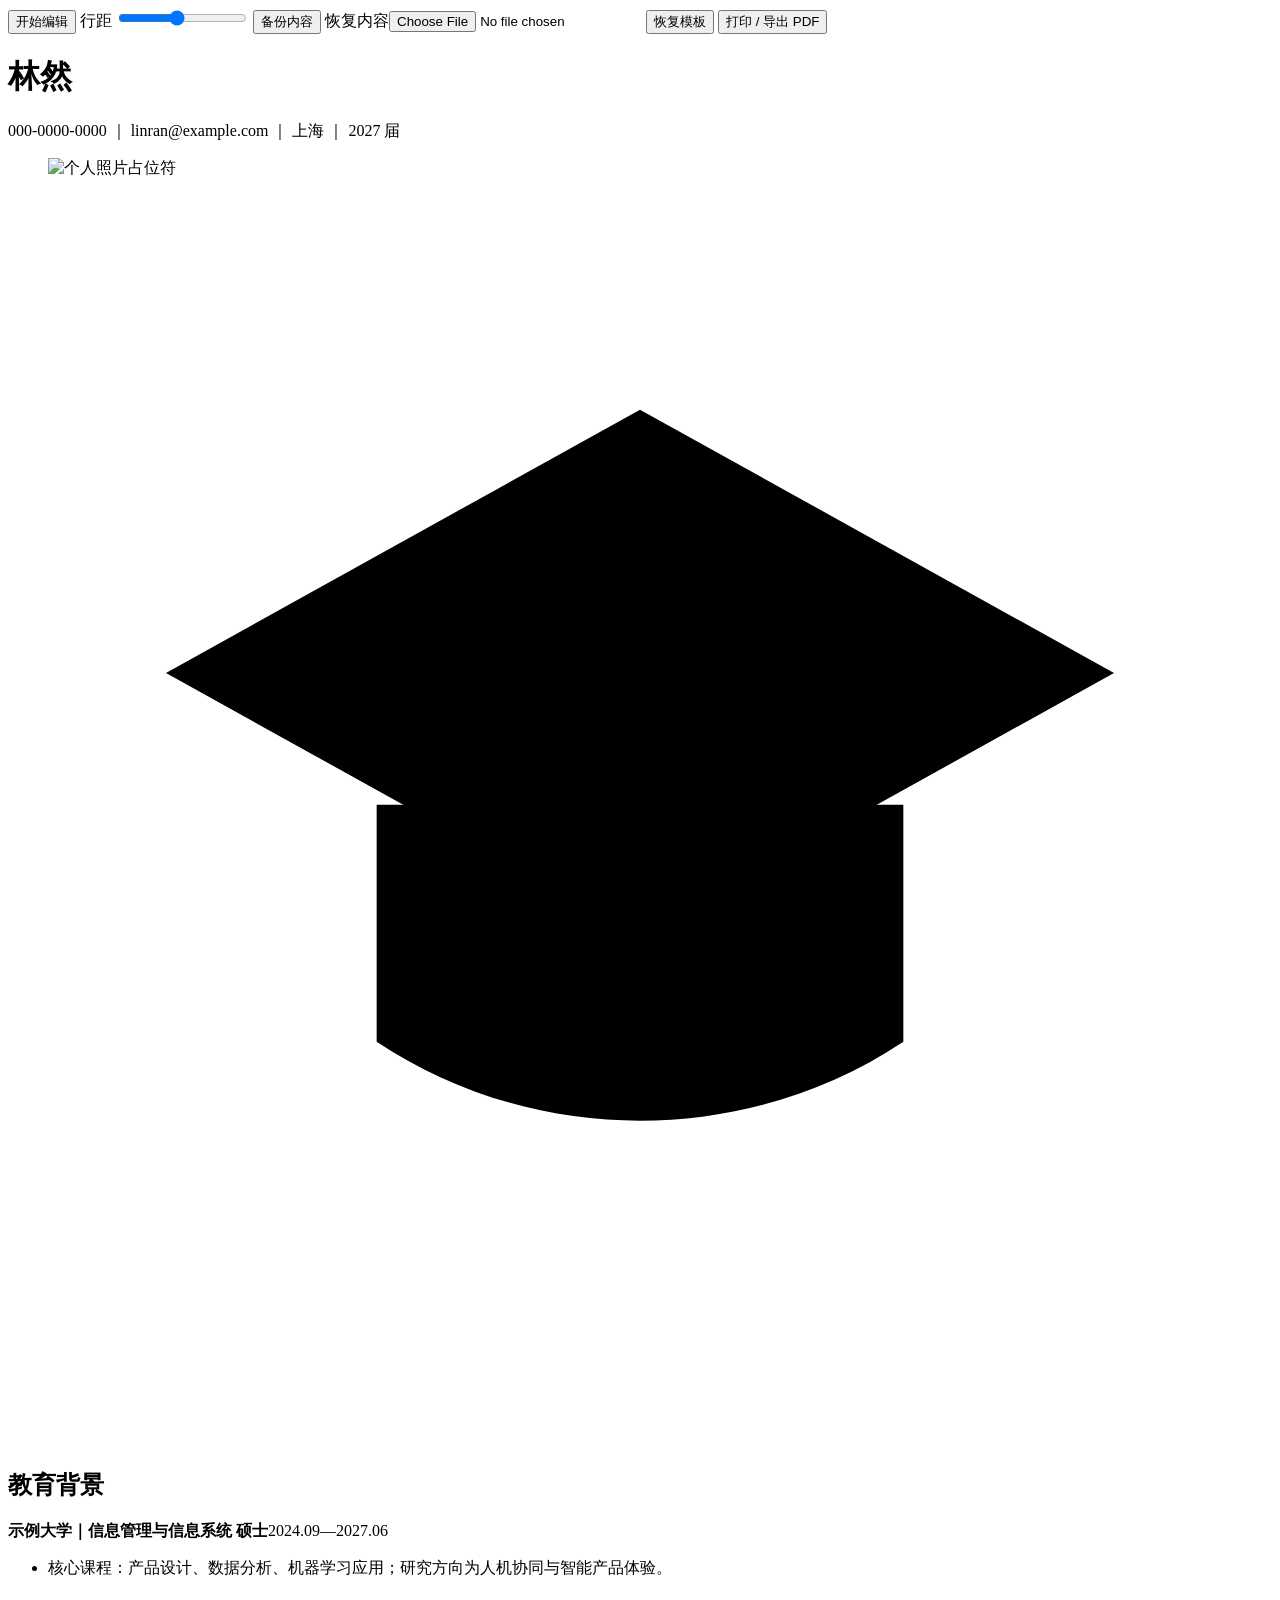
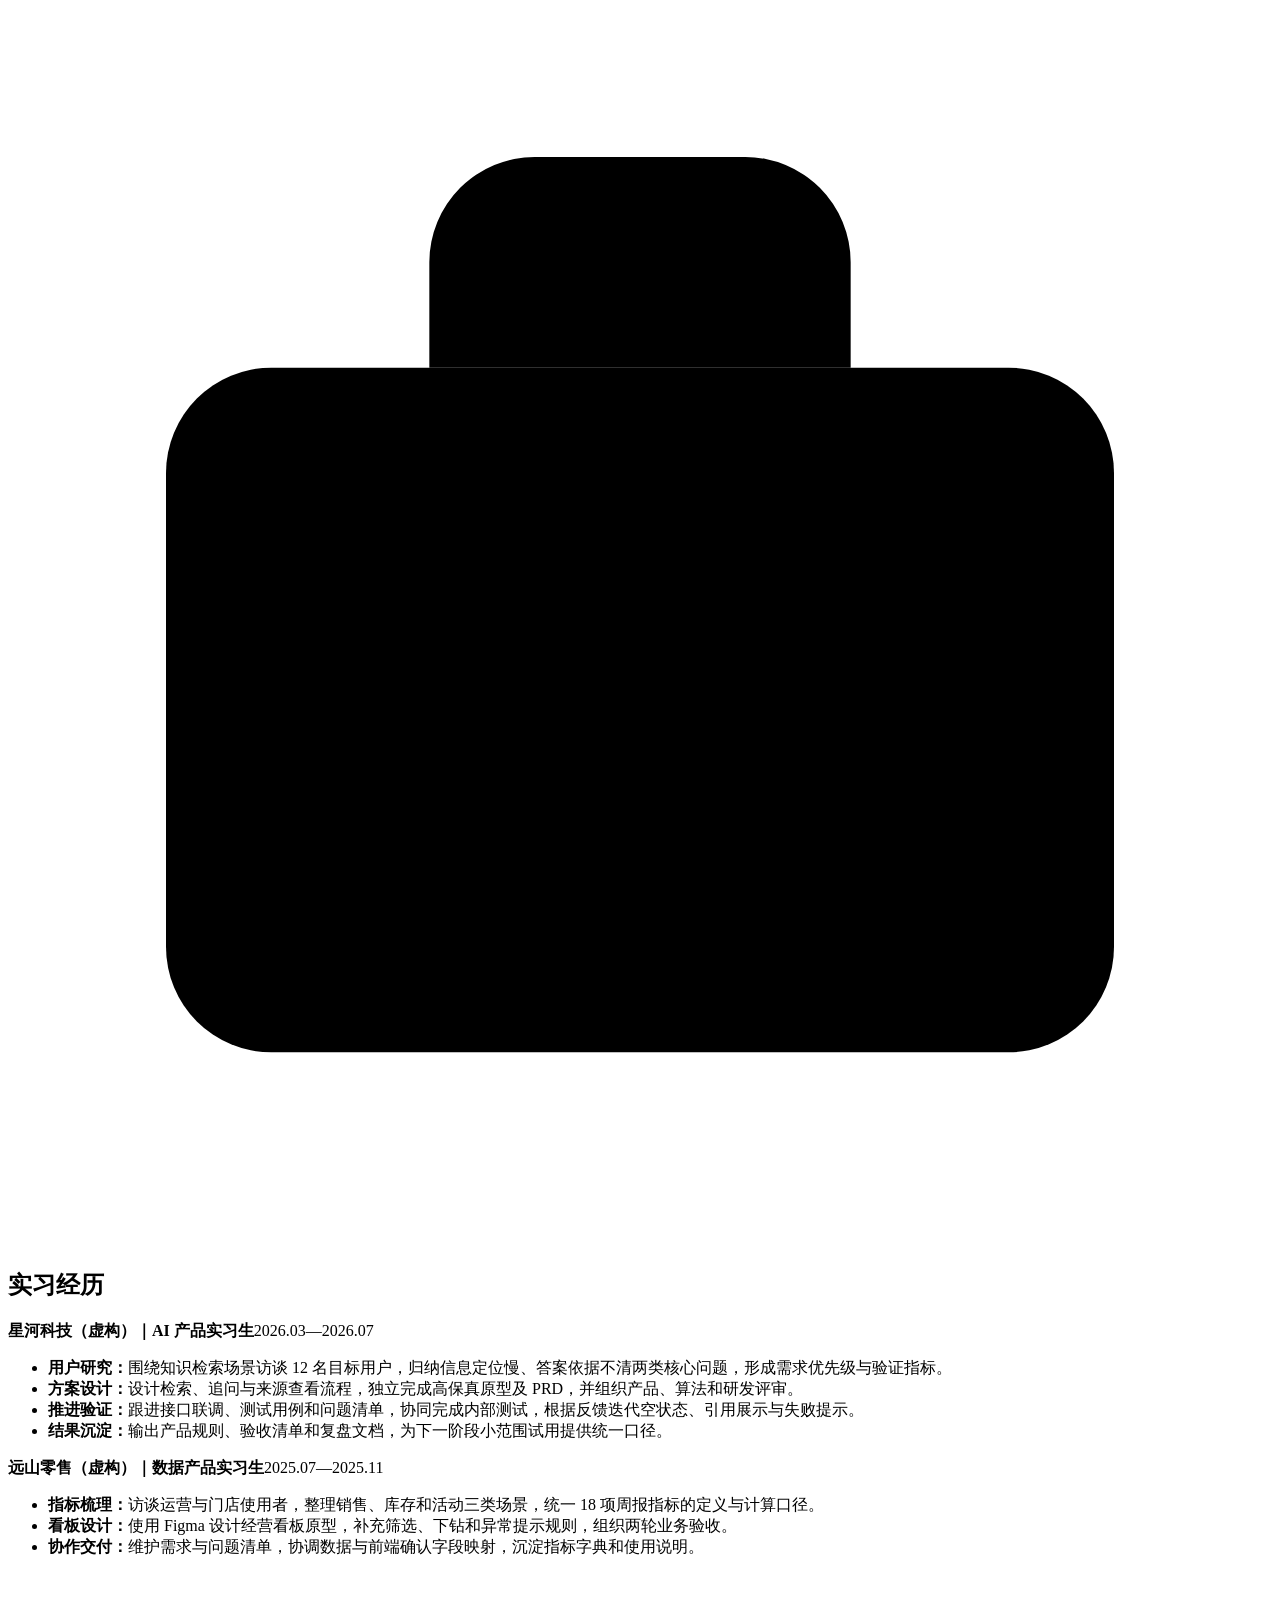
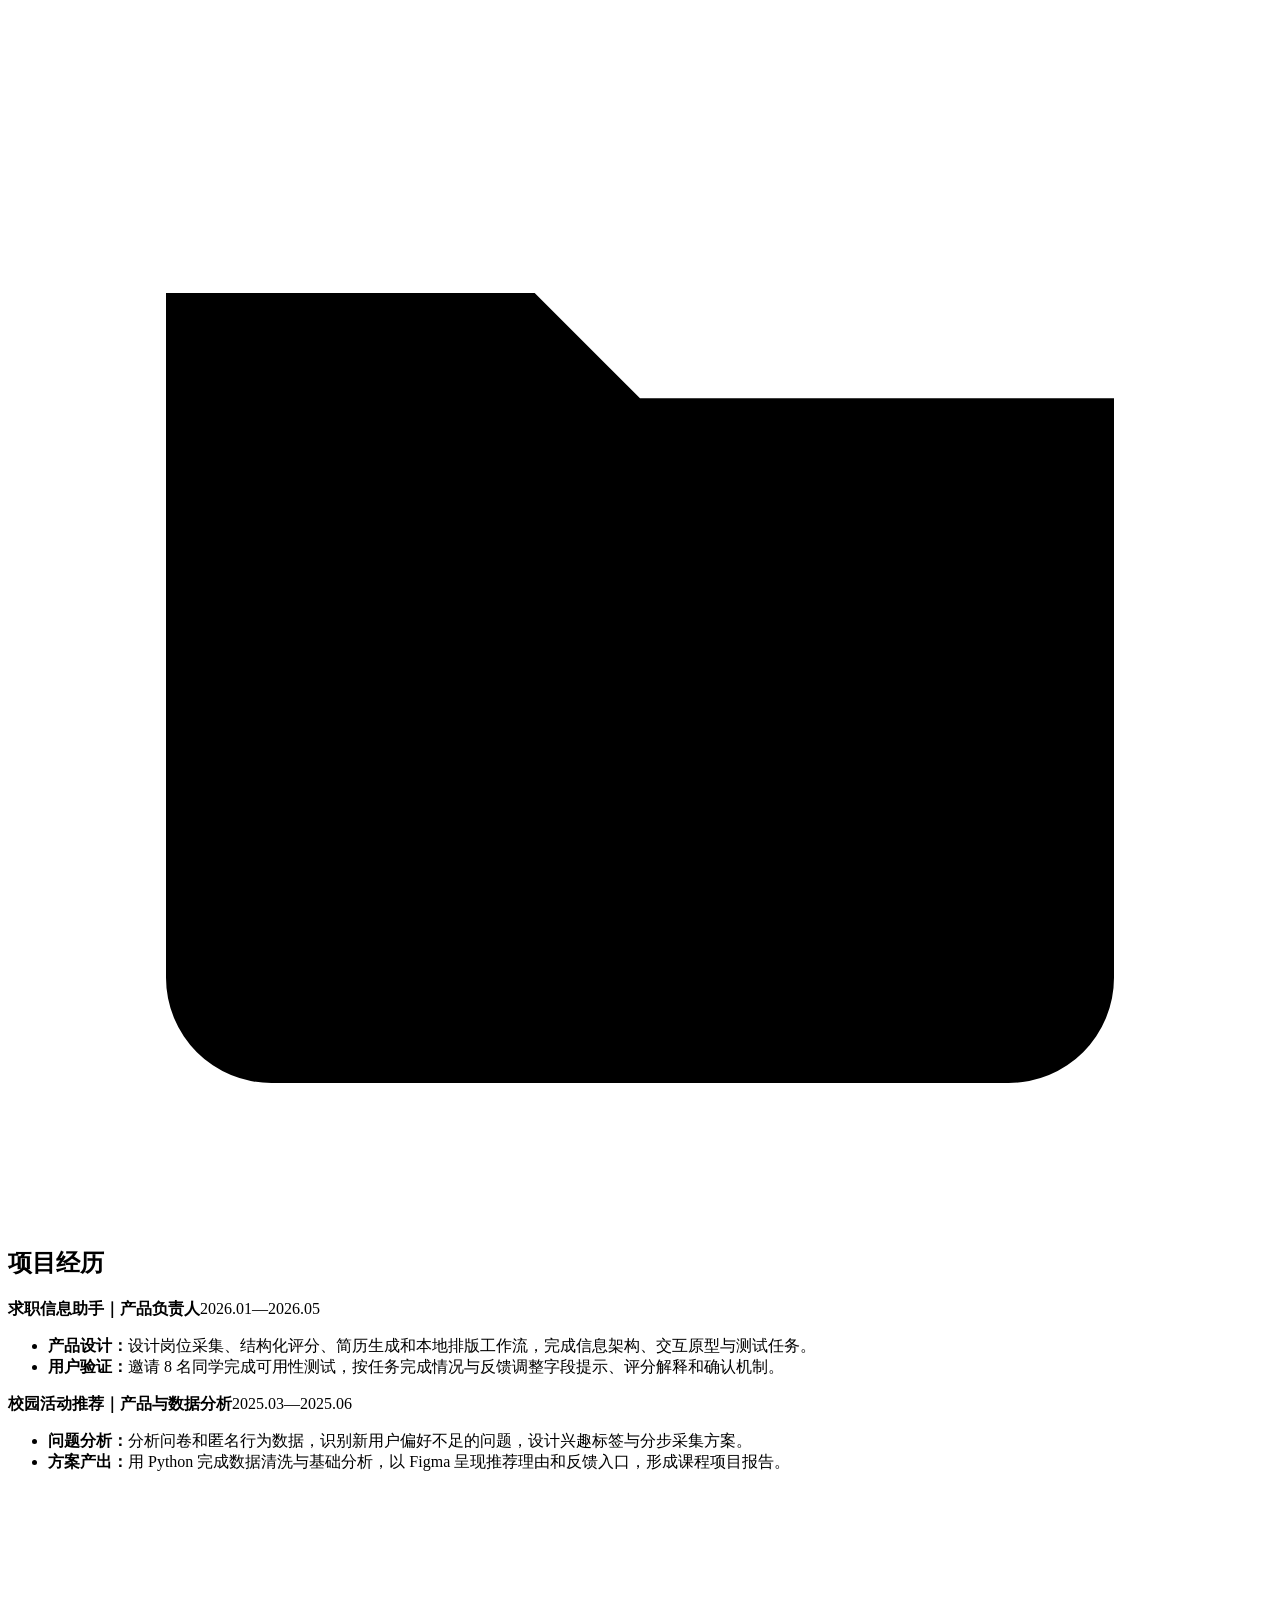
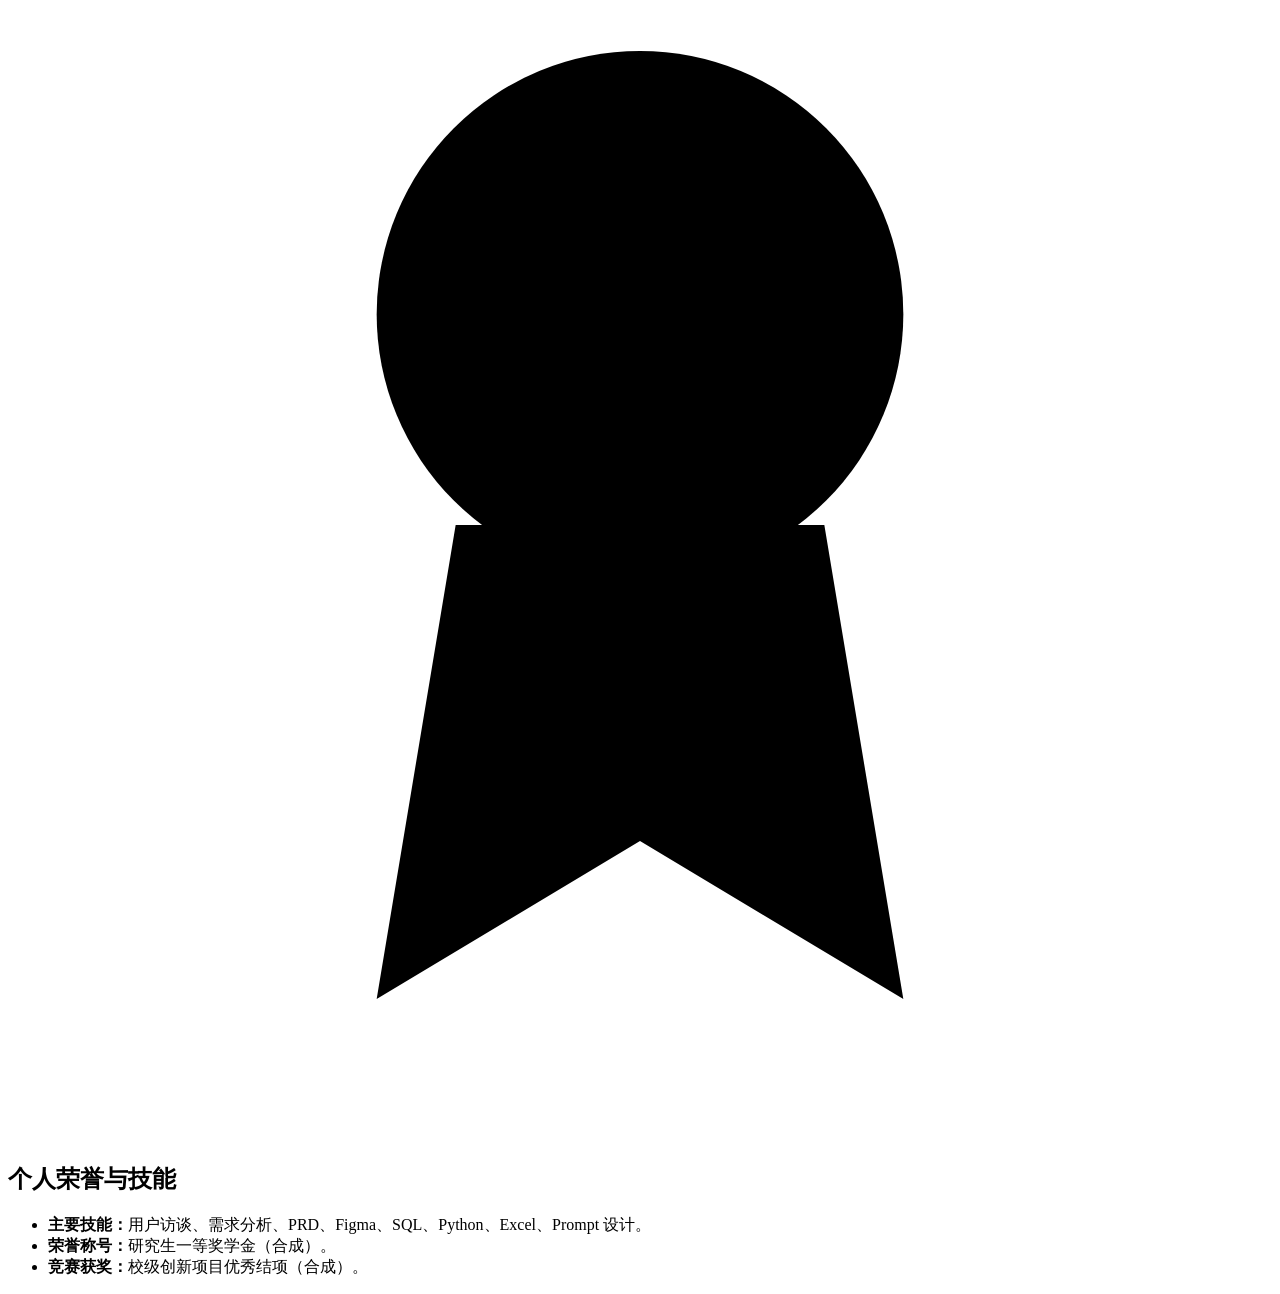
==== examples/anonymized-oppo/resume-page/index.html @ a4581eb8 "docs: add examples/anonymized-oppo/resume-page/index.html" ====
<!doctype html>
<html lang="zh-CN">
<head>
  <meta charset="utf-8">
  <meta name="viewport" content="width=device-width,initial-scale=1">
  <title>林然｜AI 产品经理｜合成示例</title>
  <link rel="stylesheet" href="styles.css">
</head>
<body>
  <div class="toolbar" role="toolbar" aria-label="简历编辑工具">
    <button id="editButton" type="button">开始编辑</button>
    <label>行距 <input id="lineHeight" type="range" min="1.25" max="1.80" value="1.50" step="0.05"></label>
    <button id="exportButton" type="button">备份内容</button>
    <label class="file-button">恢复内容<input id="importInput" type="file" accept="application/json"></label>
    <button id="resetButton" type="button" class="quiet">恢复模板</button>
    <button id="printButton" type="button" class="primary">打印 / 导出 PDF</button>
  </div>

  <main class="resume" id="resume">
    <header class="resume-header editable">
      <div class="identity">
        <h1>林然</h1>
        <p class="contact">000-0000-0000 <span>｜</span> linran@example.com <span>｜</span> 上海 <span>｜</span> 2027 届</p>
      </div>
      <figure class="portrait-frame" contenteditable="false">
        <img src="portrait-placeholder.svg" alt="个人照片占位符">
      </figure>
    </header>

    <section class="resume-section editable">
      <h2><span class="section-icon" aria-hidden="true"><svg viewBox="0 0 24 24"><path d="M3 9l9-5 9 5-9 5-9-5Z"/><path d="M7 11.5V16c3 2 7 2 10 0v-4.5"/><path d="M21 9v6"/></svg></span>教育背景</h2>
      <article class="entry">
        <div class="entry-head"><strong>示例大学｜信息管理与信息系统 硕士</strong><time>2024.09—2027.06</time></div>
        <ul><li>核心课程：产品设计、数据分析、机器学习应用；研究方向为人机协同与智能产品体验。</li></ul>
      </article>
    </section>

    <section class="resume-section editable">
      <h2><span class="section-icon" aria-hidden="true"><svg viewBox="0 0 24 24"><rect x="3" y="7" width="18" height="13" rx="2"/><path d="M8 7V5a2 2 0 0 1 2-2h4a2 2 0 0 1 2 2v2M3 12h18M10 12v2h4v-2"/></svg></span>实习经历</h2>
      <article class="entry">
        <div class="entry-head"><strong>星河科技（虚构）｜AI 产品实习生</strong><time>2026.03—2026.07</time></div>
        <ul>
          <li><b>用户研究：</b>围绕知识检索场景访谈 12 名目标用户，归纳信息定位慢、答案依据不清两类核心问题，形成需求优先级与验证指标。</li>
          <li><b>方案设计：</b>设计检索、追问与来源查看流程，独立完成高保真原型及 PRD，并组织产品、算法和研发评审。</li>
          <li><b>推进验证：</b>跟进接口联调、测试用例和问题清单，协同完成内部测试，根据反馈迭代空状态、引用展示与失败提示。</li>
          <li><b>结果沉淀：</b>输出产品规则、验收清单和复盘文档，为下一阶段小范围试用提供统一口径。</li>
        </ul>
      </article>
      <article class="entry">
        <div class="entry-head"><strong>远山零售（虚构）｜数据产品实习生</strong><time>2025.07—2025.11</time></div>
        <ul>
          <li><b>指标梳理：</b>访谈运营与门店使用者，整理销售、库存和活动三类场景，统一 18 项周报指标的定义与计算口径。</li>
          <li><b>看板设计：</b>使用 Figma 设计经营看板原型，补充筛选、下钻和异常提示规则，组织两轮业务验收。</li>
          <li><b>协作交付：</b>维护需求与问题清单，协调数据与前端确认字段映射，沉淀指标字典和使用说明。</li>
        </ul>
      </article>
    </section>

    <section class="resume-section editable">
      <h2><span class="section-icon" aria-hidden="true"><svg viewBox="0 0 24 24"><path d="M3 6h7l2 2h9v11a2 2 0 0 1-2 2H5a2 2 0 0 1-2-2V6Z"/><path d="M3 11h18"/></svg></span>项目经历</h2>
      <article class="entry compact">
        <div class="entry-head"><strong>求职信息助手｜产品负责人</strong><time>2026.01—2026.05</time></div>
        <ul>
          <li><b>产品设计：</b>设计岗位采集、结构化评分、简历生成和本地排版工作流，完成信息架构、交互原型与测试任务。</li>
          <li><b>用户验证：</b>邀请 8 名同学完成可用性测试，按任务完成情况与反馈调整字段提示、评分解释和确认机制。</li>
        </ul>
      </article>
      <article class="entry compact">
        <div class="entry-head"><strong>校园活动推荐｜产品与数据分析</strong><time>2025.03—2025.06</time></div>
        <ul>
          <li><b>问题分析：</b>分析问卷和匿名行为数据，识别新用户偏好不足的问题，设计兴趣标签与分步采集方案。</li>
          <li><b>方案产出：</b>用 Python 完成数据清洗与基础分析，以 Figma 呈现推荐理由和反馈入口，形成课程项目报告。</li>
        </ul>
      </article>
    </section>

    <section class="resume-section editable combined-section">
      <h2><span class="section-icon" aria-hidden="true"><svg viewBox="0 0 24 24"><circle cx="12" cy="8" r="5"/><path d="M8.5 12 7 21l5-3 5 3-1.5-9"/><path d="m10 8 1.3 1.3L14 6.7"/></svg></span>个人荣誉与技能</h2>
      <ul>
        <li><b>主要技能：</b>用户访谈、需求分析、PRD、Figma、SQL、Python、Excel、Prompt 设计。</li>
        <li><b>荣誉称号：</b>研究生一等奖学金（合成）。</li>
        <li><b>竞赛获奖：</b>校级创新项目优秀结项（合成）。</li>
      </ul>
    </section>
  </main>
  <script src="app.js"></script>
</body>
</html>
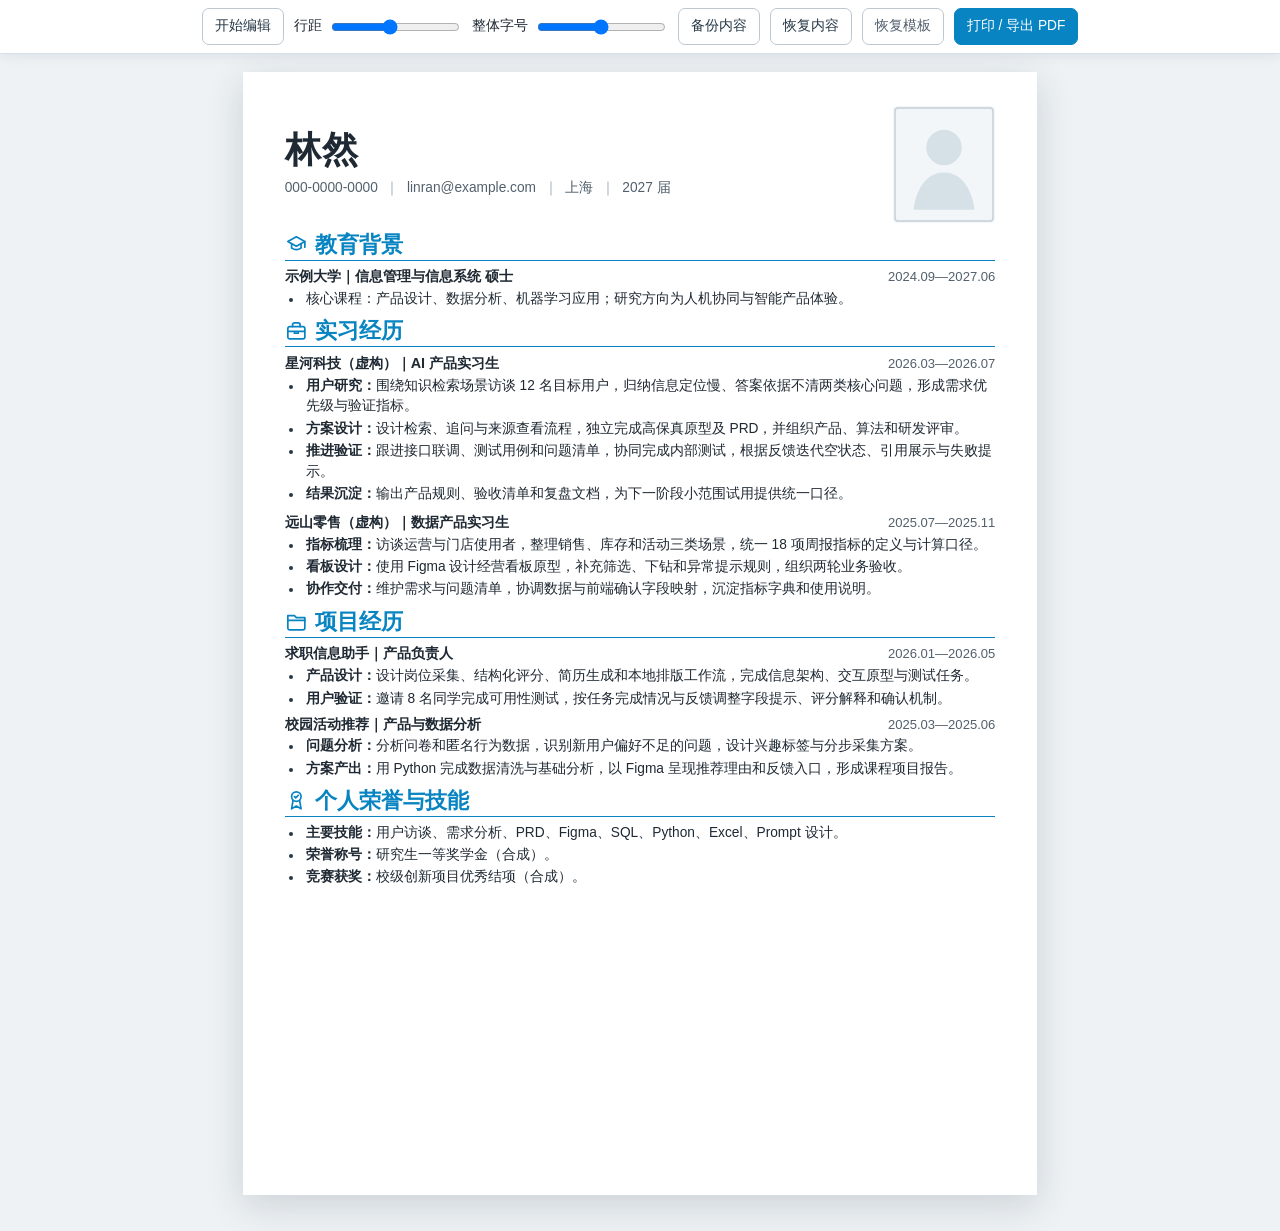
==== commit 833dca3f: "feat(layout): update examples/anonymized-oppo/resume-page/index.html" ====
--- a/examples/anonymized-oppo/resume-page/index.html
+++ b/examples/anonymized-oppo/resume-page/index.html
@@ -10,6 +10,7 @@
   <div class="toolbar" role="toolbar" aria-label="简历编辑工具">
     <button id="editButton" type="button">开始编辑</button>
     <label>行距 <input id="lineHeight" type="range" min="1.25" max="1.80" value="1.50" step="0.05"></label>
+    <label>整体字号 <input id="fontScale" type="range" min="0.92" max="1.08" value="1.00" step="0.01"></label>
     <button id="exportButton" type="button">备份内容</button>
     <label class="file-button">恢复内容<input id="importInput" type="file" accept="application/json"></label>
     <button id="resetButton" type="button" class="quiet">恢复模板</button>
@@ -23,7 +24,7 @@
         <p class="contact">000-0000-0000 <span>｜</span> linran@example.com <span>｜</span> 上海 <span>｜</span> 2027 届</p>
       </div>
       <figure class="portrait-frame" contenteditable="false">
-        <img src="portrait-placeholder.svg" alt="个人照片占位符">
+        <img src="portrait-placeholder.svg" alt="个人照片占位符" data-static-asset="portrait">
       </figure>
     </header>
 
@@ -58,14 +59,14 @@
 
     <section class="resume-section editable">
       <h2><span class="section-icon" aria-hidden="true"><svg viewBox="0 0 24 24"><path d="M3 6h7l2 2h9v11a2 2 0 0 1-2 2H5a2 2 0 0 1-2-2V6Z"/><path d="M3 11h18"/></svg></span>项目经历</h2>
-      <article class="entry compact">
+      <article class="entry compact" data-source-project-id="career-information-assistant">
         <div class="entry-head"><strong>求职信息助手｜产品负责人</strong><time>2026.01—2026.05</time></div>
         <ul>
           <li><b>产品设计：</b>设计岗位采集、结构化评分、简历生成和本地排版工作流，完成信息架构、交互原型与测试任务。</li>
           <li><b>用户验证：</b>邀请 8 名同学完成可用性测试，按任务完成情况与反馈调整字段提示、评分解释和确认机制。</li>
         </ul>
       </article>
-      <article class="entry compact">
+      <article class="entry compact" data-source-project-id="campus-activity-recommendation">
         <div class="entry-head"><strong>校园活动推荐｜产品与数据分析</strong><time>2025.03—2025.06</time></div>
         <ul>
           <li><b>问题分析：</b>分析问卷和匿名行为数据，识别新用户偏好不足的问题，设计兴趣标签与分步采集方案。</li>
--- a/examples/anonymized-oppo/resume-page/styles.css
+++ b/examples/anonymized-oppo/resume-page/styles.css
@@ -0,0 +1,113 @@
+:root {
+  --blue: #0784c1;
+  --text: #1f2933;
+  --muted: #52606d;
+  --canvas: #eef2f5;
+  --line-height: 1.5;
+}
+
+* { box-sizing: border-box; }
+html { background: var(--canvas); }
+body {
+  margin: 0;
+  color: var(--text);
+  font-family: "PingFang SC", "Microsoft YaHei", "Noto Sans CJK SC", "Source Han Sans SC", Arial, sans-serif;
+  font-size: 10.3pt;
+  line-height: var(--line-height);
+}
+button, input { font: inherit; }
+
+.toolbar {
+  position: sticky;
+  z-index: 10;
+  top: 0;
+  display: flex;
+  align-items: center;
+  justify-content: center;
+  gap: 10px;
+  min-height: 54px;
+  padding: 8px 16px;
+  background: rgba(255,255,255,.96);
+  border-bottom: 1px solid #d8e0e7;
+  box-shadow: 0 2px 12px rgba(20,35,50,.08);
+}
+.toolbar button, .file-button {
+  border: 1px solid #bdc7d0;
+  border-radius: 7px;
+  padding: 7px 12px;
+  background: #fff;
+  color: #263746;
+  cursor: pointer;
+}
+.toolbar .primary { color: #fff; background: var(--blue); border-color: var(--blue); }
+.toolbar .quiet { color: var(--muted); }
+.toolbar label { display: inline-flex; align-items: center; gap: 7px; }
+.file-button input { display: none; }
+
+.resume {
+  width: 210mm;
+  min-height: 297mm;
+  margin: 18px auto 36px;
+  padding: 9mm 11mm 8mm;
+  background: #fff;
+  box-shadow: 0 10px 35px rgba(25,41,56,.16);
+}
+.resume-header {
+  display: grid;
+  grid-template-columns: 1fr 27mm;
+  align-items: center;
+  min-height: 31mm;
+  column-gap: 9mm;
+  margin-bottom: 1.5mm;
+}
+.identity h1 { margin: 0 0 2.5mm; font-size: 27pt; line-height: 1.06; letter-spacing: .04em; }
+.contact { margin: 0; color: var(--muted); }
+.contact span { padding: 0 1mm; color: #91a1af; }
+.portrait-frame { width: 27mm; height: 31mm; margin: 0; display: grid; place-items: center; overflow: hidden; }
+.portrait-frame img { width: 100%; height: 100%; object-fit: contain; object-position: center; }
+
+.resume-section { margin-top: 2.3mm; }
+.resume-section h2 {
+  display: flex;
+  align-items: center;
+  gap: 2mm;
+  margin: 0 0 1.5mm;
+  padding: 0 0 .7mm;
+  color: var(--blue);
+  font-size: 16.5pt;
+  line-height: 1.15;
+  border-bottom: .35mm solid var(--blue);
+}
+.section-icon { display: inline-grid; width: 6mm; height: 6mm; place-items: center; flex: 0 0 6mm; }
+.section-icon svg { width: 100%; height: 100%; fill: none; stroke: currentColor; stroke-width: 1.8; stroke-linecap: round; stroke-linejoin: round; }
+
+.entry { margin: 0 0 1.8mm; break-inside: avoid; }
+.entry.compact { margin-bottom: 1.2mm; }
+.entry-head { display: flex; justify-content: space-between; align-items: baseline; gap: 8mm; margin-bottom: .3mm; }
+.entry-head strong { font-size: 10.8pt; }
+.entry-head time { flex: 0 0 auto; color: var(--muted); font-size: 9.8pt; }
+ul { margin: .2mm 0 0; padding-left: 1.35em; }
+li { margin: 0 0 .5mm; padding-left: .18em; }
+li::marker { color: #263746; font-size: .88em; }
+.combined-section li { margin-bottom: .45mm; }
+
+body.is-editing .editable {
+  outline: 1px dashed rgba(7,132,193,.45);
+  outline-offset: 2px;
+  background: linear-gradient(rgba(255,247,214,.36), rgba(255,247,214,.36));
+}
+body.is-editing .editable:focus-within { outline-color: var(--blue); }
+
+@page { size: A4 portrait; margin: 0; }
+@media print {
+  html, body { background: #fff; }
+  .toolbar { display: none !important; }
+  .resume { width: 210mm; min-height: 297mm; margin: 0; box-shadow: none; }
+  body.is-editing .editable { outline: 0; background: transparent; }
+}
+
+@media (max-width: 850px) {
+  .toolbar { position: static; flex-wrap: wrap; }
+  .resume { transform-origin: top left; margin-top: 0; }
+}
+
